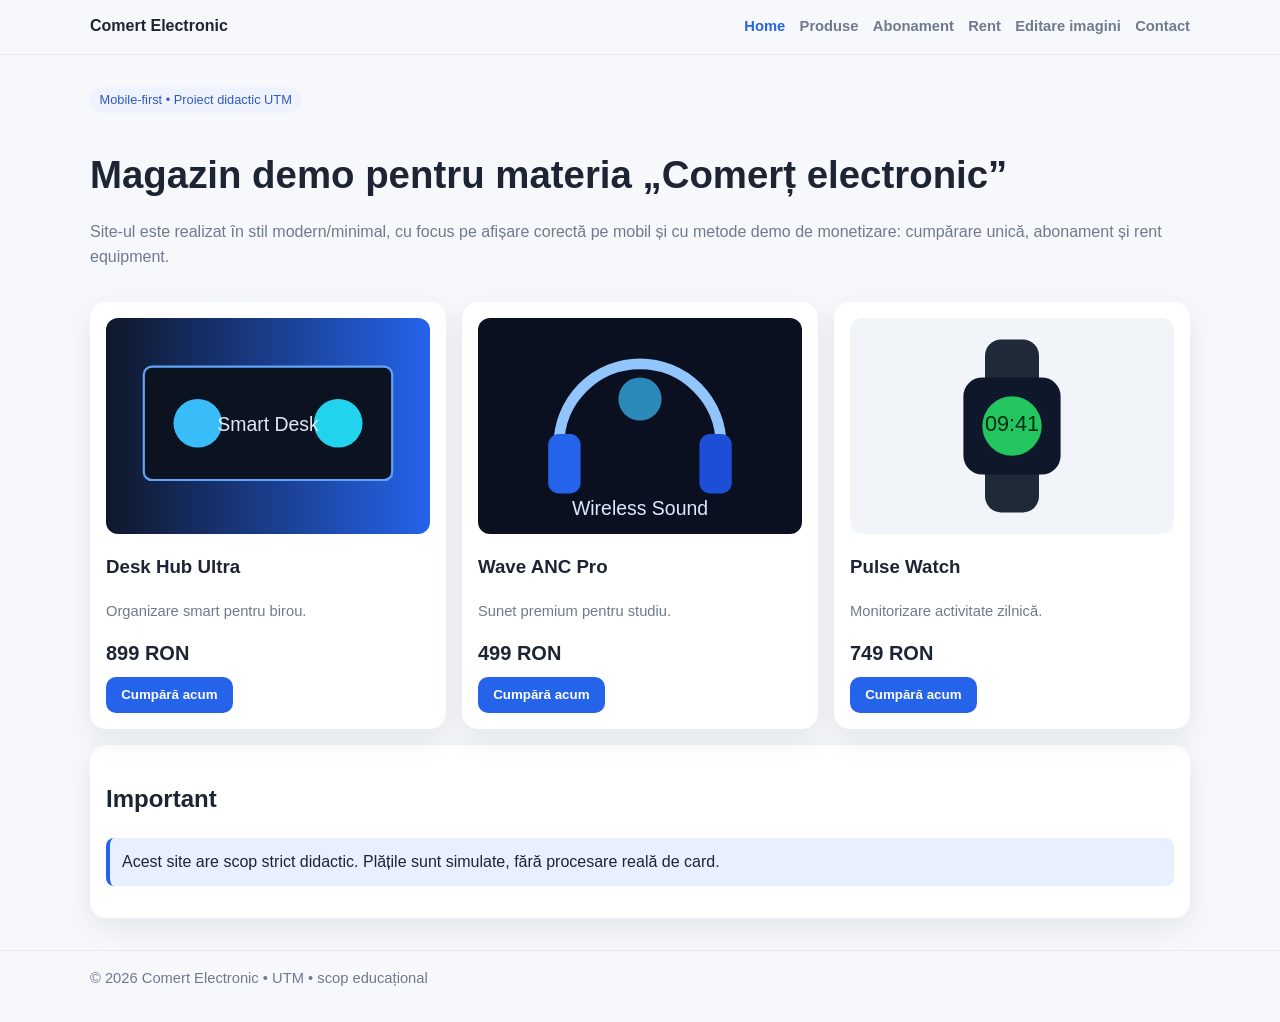
==== index.html @ 501f21ea "Create mobile-first e-commerce demo site with monetization and image editing showcase" ====
<!doctype html>
<html lang="ro">
<head>
  <meta charset="UTF-8" />
  <meta name="viewport" content="width=device-width, initial-scale=1.0" />
  <title>Comert Electronic | Home</title>
  <link rel="stylesheet" href="assets/css/styles.css" />
</head>
<body>
<header class="site-header">
  <div class="container nav-wrap">
    <a class="logo" href="index.html">Comert Electronic</a>
    <nav><ul>
      <li><a class="active" href="index.html">Home</a></li><li><a href="produse.html">Produse</a></li><li><a href="abonament.html">Abonament</a></li><li><a href="inchiriere.html">Rent</a></li><li><a href="galerie.html">Editare imagini</a></li><li><a href="contact.html">Contact</a></li>
    </ul></nav>
  </div>
</header>
<main class="container">
  <section class="hero">
    <span class="pill">Mobile-first • Proiect didactic UTM</span>
    <h1>Magazin demo pentru materia „Comerț electronic”</h1>
    <p>Site-ul este realizat în stil modern/minimal, cu focus pe afișare corectă pe mobil și cu metode demo de monetizare: cumpărare unică, abonament și rent equipment.</p>
  </section>

  <section class="grid products">
    <article class="card"><img src="assets/images/tech-desk.svg" alt="Birou inteligent" /><h3>Desk Hub Ultra</h3><p class="meta">Organizare smart pentru birou.</p><p class="price">899 RON</p><button class="btn" onclick="demoCheckout('One-time purchase','Desk Hub Ultra')">Cumpără acum</button></article>
    <article class="card"><img src="assets/images/headphones.svg" alt="Căști wireless" /><h3>Wave ANC Pro</h3><p class="meta">Sunet premium pentru studiu.</p><p class="price">499 RON</p><button class="btn" onclick="demoCheckout('One-time purchase','Wave ANC Pro')">Cumpără acum</button></article>
    <article class="card"><img src="assets/images/smartwatch.svg" alt="Smartwatch" /><h3>Pulse Watch</h3><p class="meta">Monitorizare activitate zilnică.</p><p class="price">749 RON</p><button class="btn" onclick="demoCheckout('One-time purchase','Pulse Watch')">Cumpără acum</button></article>
  </section>

  <section class="card" style="margin-top:1rem;">
    <h2>Important</h2>
    <p class="notice">Acest site are scop strict didactic. Plățile sunt simulate, fără procesare reală de card.</p>
  </section>
</main>
<footer class="site-footer"><div class="container">© 2026 Comert Electronic • UTM • scop educațional</div></footer>
<script src="assets/js/app.js"></script>
</body>
</html>
---- assets/css/styles.css ----
:root {
  --bg: #f6f8fb;
  --surface: #ffffff;
  --text: #1d2433;
  --muted: #6f7a8f;
  --primary: #2563eb;
  --primary-dark: #1d4ed8;
  --radius: 16px;
  --shadow: 0 10px 30px rgba(15, 23, 42, 0.08);
}
* { box-sizing: border-box; }
body {
  margin: 0;
  font-family: Inter, Segoe UI, Roboto, Arial, sans-serif;
  color: var(--text);
  background: var(--bg);
  line-height: 1.55;
}
img { width: 100%; display: block; border-radius: 12px; }
.container { width: min(1100px, 92%); margin: 0 auto; }
.site-header {
  position: sticky;
  top: 0;
  z-index: 10;
  background: rgba(246, 248, 251, 0.95);
  backdrop-filter: blur(8px);
  border-bottom: 1px solid #e5e9f2;
}
.nav-wrap { display: flex; align-items: center; justify-content: space-between; padding: .9rem 0; }
.logo { font-weight: 800; color: var(--text); text-decoration: none; }
nav ul { list-style: none; display: flex; gap: .9rem; padding: 0; margin: 0; flex-wrap: wrap; }
nav a { text-decoration: none; color: var(--muted); font-weight: 600; font-size: .92rem; }
nav a.active, nav a:hover { color: var(--primary); }
.hero { padding: 2rem 0 1rem; }
.hero h1 { font-size: clamp(1.6rem, 3vw, 2.6rem); margin-bottom: .5rem; }
.hero p { color: var(--muted); }
.grid { display: grid; gap: 1rem; }
.card {
  background: var(--surface);
  border-radius: var(--radius);
  box-shadow: var(--shadow);
  padding: 1rem;
}
.products { grid-template-columns: 1fr; }
.price { font-size: 1.25rem; font-weight: 800; margin: .5rem 0; }
.btn {
  background: var(--primary);
  color: #fff;
  border: 0;
  padding: .65rem .95rem;
  border-radius: 10px;
  font-weight: 700;
  cursor: pointer;
}
.btn:hover { background: var(--primary-dark); }
.meta { color: var(--muted); font-size: .92rem; }
.notice {
  background: #e8f0ff;
  border-left: 4px solid var(--primary);
  padding: .75rem;
  border-radius: 8px;
}
.edit-grid { grid-template-columns: 1fr; }
.before { filter: none; }
.after-1 { filter: saturate(1.28) contrast(1.15); }
.after-2 { filter: brightness(1.08) sepia(.12) hue-rotate(-8deg); }
.after-3 { filter: contrast(1.2) saturate(1.15) drop-shadow(0 8px 20px rgba(37, 99, 235, .25)); }
.after-4 { filter: contrast(1.05) saturate(1.3); transform: perspective(850px) rotateY(-4deg) scale(1.01); }
.after-5 { filter: saturate(1.35) hue-rotate(6deg) contrast(1.14); transform: perspective(850px) rotateX(3deg); }
.pair h3 { margin-top: 0; }
.pair .cols { display: grid; gap: .7rem; grid-template-columns: 1fr; }
.pill { display: inline-block; padding: .2rem .6rem; background: #eef3ff; color: #3159bd; border-radius: 999px; font-size: .8rem; }
.site-footer { margin-top: 2rem; border-top: 1px solid #e5e9f2; padding: 1rem 0 2rem; color: var(--muted); font-size: .92rem; }
@media (min-width: 700px) {
  .products { grid-template-columns: repeat(2, 1fr); }
  .edit-grid { grid-template-columns: repeat(2, 1fr); }
  .pair .cols { grid-template-columns: repeat(2, 1fr); }
}
@media (min-width: 980px) {
  .products { grid-template-columns: repeat(3, 1fr); }
}
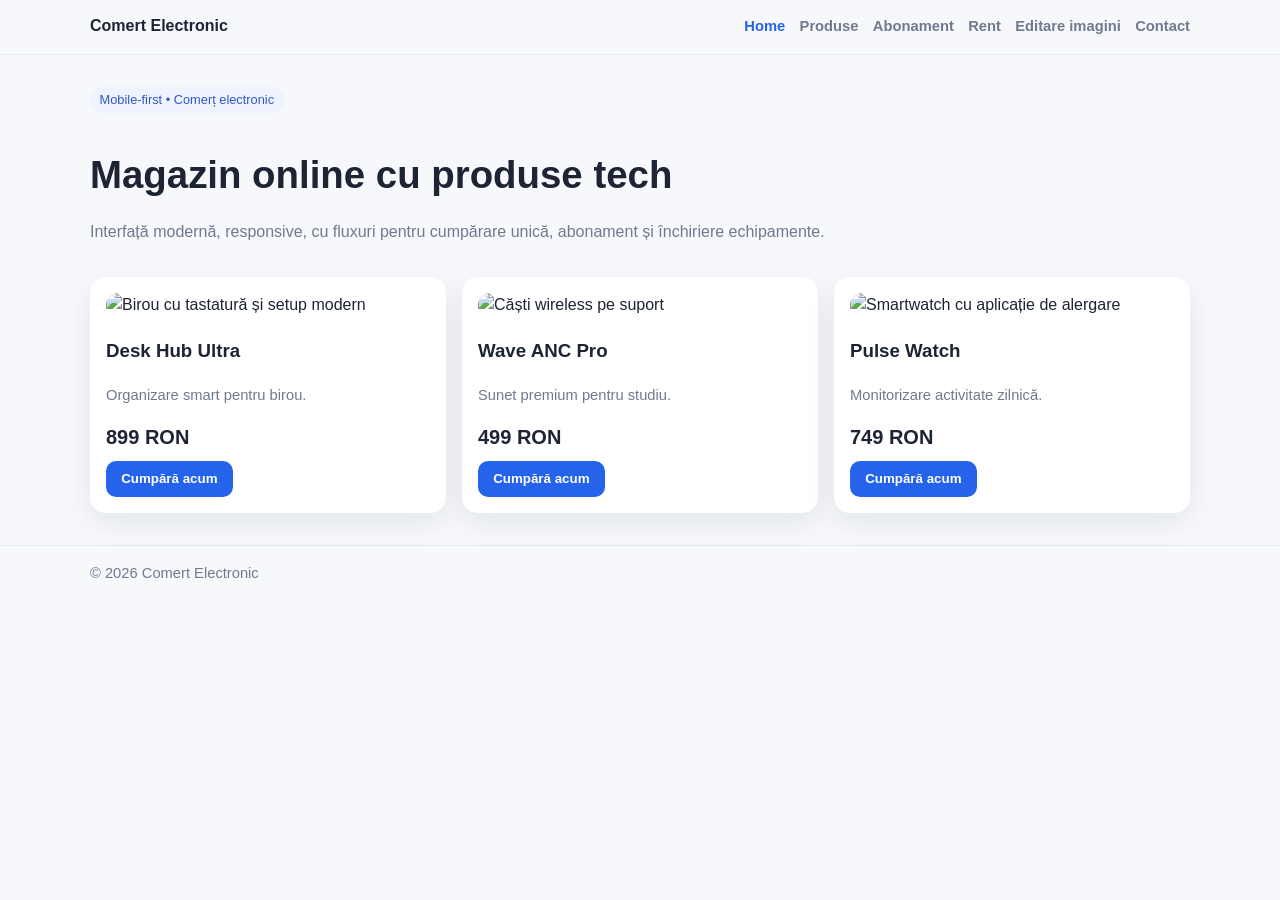
==== commit 5aa40472: "Refacere vizual: imagini stock web + cleanup text" ====
--- a/index.html
+++ b/index.html
@@ -1,39 +1,31 @@
-<!doctype html>
-<html lang="ro">
-<head>
-  <meta charset="UTF-8" />
-  <meta name="viewport" content="width=device-width, initial-scale=1.0" />
-  <title>Comert Electronic | Home</title>
-  <link rel="stylesheet" href="assets/css/styles.css" />
-</head>
-<body>
+<!doctype html><html lang="ro"><head><meta charset="UTF-8"/><meta name="viewport" content="width=device-width, initial-scale=1.0"/><title>Comert Electronic</title><link rel="stylesheet" href="assets/css/styles.css"/></head><body>
 <header class="site-header">
   <div class="container nav-wrap">
     <a class="logo" href="index.html">Comert Electronic</a>
     <nav><ul>
-      <li><a class="active" href="index.html">Home</a></li><li><a href="produse.html">Produse</a></li><li><a href="abonament.html">Abonament</a></li><li><a href="inchiriere.html">Rent</a></li><li><a href="galerie.html">Editare imagini</a></li><li><a href="contact.html">Contact</a></li>
+      <li><a class="active" href="index.html">Home</a></li>
+      <li><a href="produse.html">Produse</a></li>
+      <li><a href="abonament.html">Abonament</a></li>
+      <li><a href="inchiriere.html">Rent</a></li>
+      <li><a href="galerie.html">Editare imagini</a></li>
+      <li><a href="contact.html">Contact</a></li>
     </ul></nav>
   </div>
 </header>
 <main class="container">
   <section class="hero">
-    <span class="pill">Mobile-first • Proiect didactic UTM</span>
-    <h1>Magazin demo pentru materia „Comerț electronic”</h1>
-    <p>Site-ul este realizat în stil modern/minimal, cu focus pe afișare corectă pe mobil și cu metode demo de monetizare: cumpărare unică, abonament și rent equipment.</p>
+    <span class="pill">Mobile-first • Comerț electronic</span>
+    <h1>Magazin online cu produse tech</h1>
+    <p>Interfață modernă, responsive, cu fluxuri pentru cumpărare unică, abonament și închiriere echipamente.</p>
   </section>
 
   <section class="grid products">
-    <article class="card"><img src="assets/images/tech-desk.svg" alt="Birou inteligent" /><h3>Desk Hub Ultra</h3><p class="meta">Organizare smart pentru birou.</p><p class="price">899 RON</p><button class="btn" onclick="demoCheckout('One-time purchase','Desk Hub Ultra')">Cumpără acum</button></article>
-    <article class="card"><img src="assets/images/headphones.svg" alt="Căști wireless" /><h3>Wave ANC Pro</h3><p class="meta">Sunet premium pentru studiu.</p><p class="price">499 RON</p><button class="btn" onclick="demoCheckout('One-time purchase','Wave ANC Pro')">Cumpără acum</button></article>
-    <article class="card"><img src="assets/images/smartwatch.svg" alt="Smartwatch" /><h3>Pulse Watch</h3><p class="meta">Monitorizare activitate zilnică.</p><p class="price">749 RON</p><button class="btn" onclick="demoCheckout('One-time purchase','Pulse Watch')">Cumpără acum</button></article>
-  </section>
-
-  <section class="card" style="margin-top:1rem;">
-    <h2>Important</h2>
-    <p class="notice">Acest site are scop strict didactic. Plățile sunt simulate, fără procesare reală de card.</p>
+    <article class="card"><img src="https://images.pexels.com/photos/34928007/pexels-photo-34928007.jpeg?auto=compress&cs=tinysrgb&w=1200" alt="Birou cu tastatură și setup modern" /><h3>Desk Hub Ultra</h3><p class="meta">Organizare smart pentru birou.</p><p class="price">899 RON</p><button class="btn" onclick="demoCheckout('One-time purchase','Desk Hub Ultra')">Cumpără acum</button></article>
+    <article class="card"><img src="https://images.pexels.com/photos/844923/pexels-photo-844923.jpeg?auto=compress&cs=tinysrgb&w=1200" alt="Căști wireless pe suport" /><h3>Wave ANC Pro</h3><p class="meta">Sunet premium pentru studiu.</p><p class="price">499 RON</p><button class="btn" onclick="demoCheckout('One-time purchase','Wave ANC Pro')">Cumpără acum</button></article>
+    <article class="card"><img src="https://images.pexels.com/photos/5081914/pexels-photo-5081914.jpeg?auto=compress&cs=tinysrgb&w=1200" alt="Smartwatch cu aplicație de alergare" /><h3>Pulse Watch</h3><p class="meta">Monitorizare activitate zilnică.</p><p class="price">749 RON</p><button class="btn" onclick="demoCheckout('One-time purchase','Pulse Watch')">Cumpără acum</button></article>
   </section>
 </main>
-<footer class="site-footer"><div class="container">© 2026 Comert Electronic • UTM • scop educațional</div></footer>
+<footer class="site-footer"><div class="container">© 2026 Comert Electronic</div></footer>
 <script src="assets/js/app.js"></script>
 </body>
 </html>
